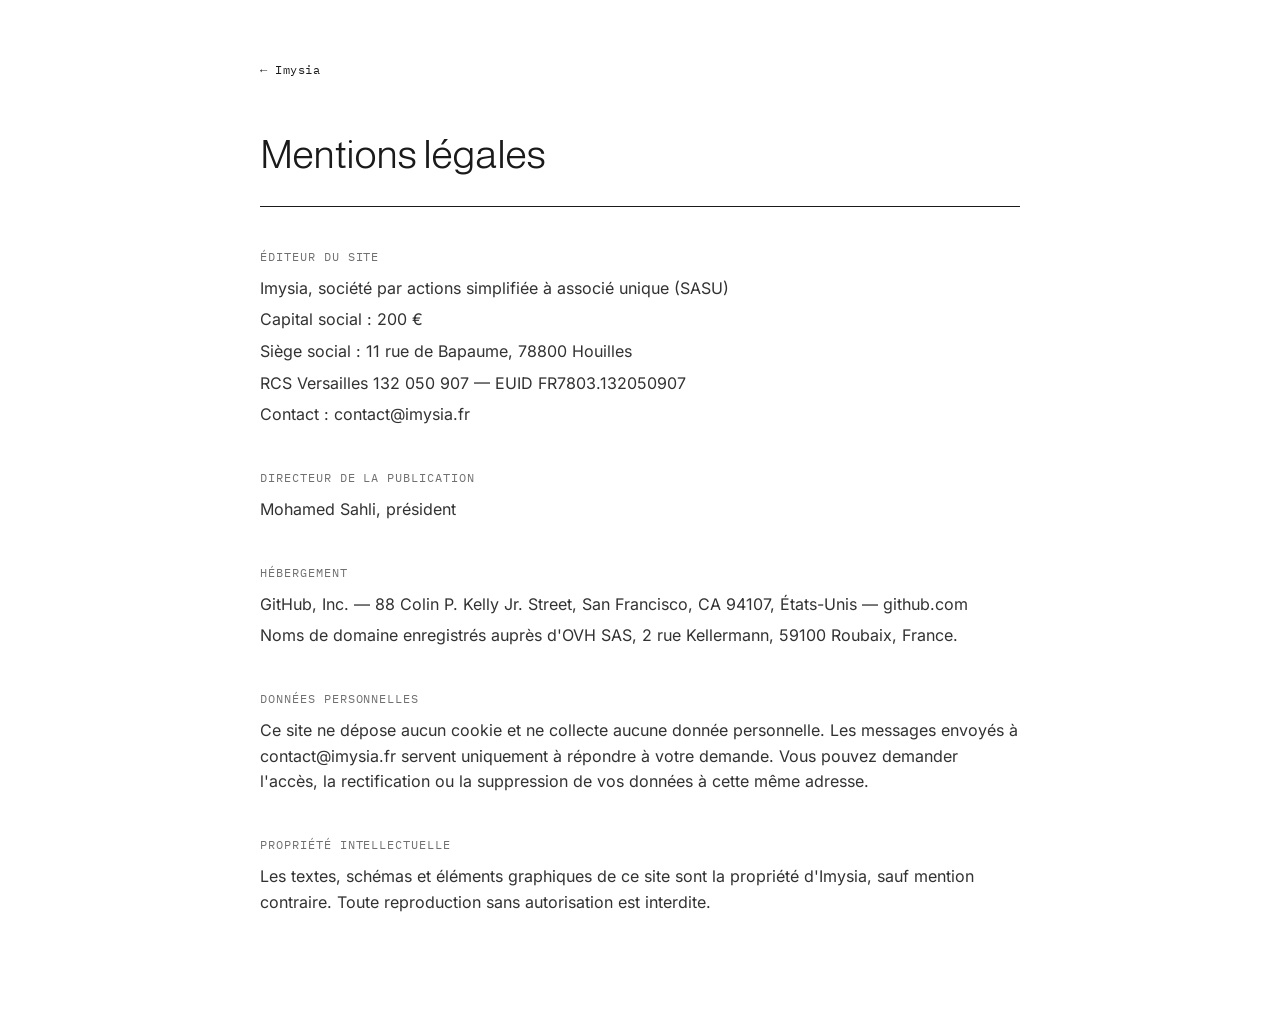
==== mentions-legales.html @ ec75be94 "Site vitrine Imysia : page d'accueil, mentions légales, polices auto-hébergées Co-Authored-By: Claud" ====
<!DOCTYPE html>
<html lang="fr">
<head>
<meta charset="utf-8">
<meta name="viewport" content="width=device-width, initial-scale=1">
<title>Mentions légales — Imysia</title>
<meta name="robots" content="noindex">
<link rel="stylesheet" href="fonts/fonts.css">
<style>
body{margin:0;font-family:Inter,system-ui,sans-serif;color:#323232;background:#fff;line-height:1.6}
.wrap{max-width:760px;margin:0 auto;padding:56px 32px 96px}
a{color:#1a1a1a}
.back{font-family:"IBM Plex Mono",monospace;font-size:12px;letter-spacing:.04em;text-decoration:none}
h1{font-family:Almarai,Inter,sans-serif;font-weight:300;font-size:40px;letter-spacing:-.02em;color:#1a1a1a;margin:40px 0 8px;padding-bottom:20px;border-bottom:1px solid #1a1a1a}
h2{font-family:"IBM Plex Mono",monospace;font-weight:400;font-size:12px;letter-spacing:.08em;text-transform:uppercase;color:#707070;margin:40px 0 10px}
p{margin:0 0 6px}
</style>
</head>
<body>
<div class="wrap">
<a class="back" href="index.html">← Imysia</a>
<h1>Mentions légales</h1>

<h2>Éditeur du site</h2>
<p>Imysia, société par actions simplifiée à associé unique (SASU)</p>
<p>Capital social : 200 €</p>
<p>Siège social : 11 rue de Bapaume, 78800 Houilles</p>
<p>RCS Versailles 132 050 907 — EUID FR7803.132050907</p>
<p>Contact : contact@imysia.fr</p>

<h2>Directeur de la publication</h2>
<p>Mohamed Sahli, président</p>

<h2>Hébergement</h2>
<p>GitHub, Inc. — 88 Colin P. Kelly Jr. Street, San Francisco, CA 94107, États-Unis — github.com</p>
<p>Noms de domaine enregistrés auprès d'OVH SAS, 2 rue Kellermann, 59100 Roubaix, France.</p>

<h2>Données personnelles</h2>
<p>Ce site ne dépose aucun cookie et ne collecte aucune donnée personnelle. Les messages envoyés à contact@imysia.fr servent uniquement à répondre à votre demande. Vous pouvez demander l'accès, la rectification ou la suppression de vos données à cette même adresse.</p>

<h2>Propriété intellectuelle</h2>
<p>Les textes, schémas et éléments graphiques de ce site sont la propriété d'Imysia, sauf mention contraire. Toute reproduction sans autorisation est interdite.</p>
</div>
</body>
</html>
---- fonts/fonts.css ----
@font-face{font-family:"Almarai";font-weight:300;font-style:normal;font-display:swap;src:url(almarai-latin-300-normal.woff2) format("woff2")}
@font-face{font-family:"Almarai";font-weight:400;font-style:normal;font-display:swap;src:url(almarai-latin-400-normal.woff2) format("woff2")}
@font-face{font-family:"Inter";font-weight:400;font-style:normal;font-display:swap;src:url(inter-latin-400-normal.woff2) format("woff2")}
@font-face{font-family:"Inter";font-weight:500;font-style:normal;font-display:swap;src:url(inter-latin-500-normal.woff2) format("woff2")}
@font-face{font-family:"IBM Plex Mono";font-weight:400;font-style:normal;font-display:swap;src:url(ibm-plex-mono-latin-400-normal.woff2) format("woff2")}
@font-face{font-family:"IBM Plex Mono";font-weight:500;font-style:normal;font-display:swap;src:url(ibm-plex-mono-latin-500-normal.woff2) format("woff2")}
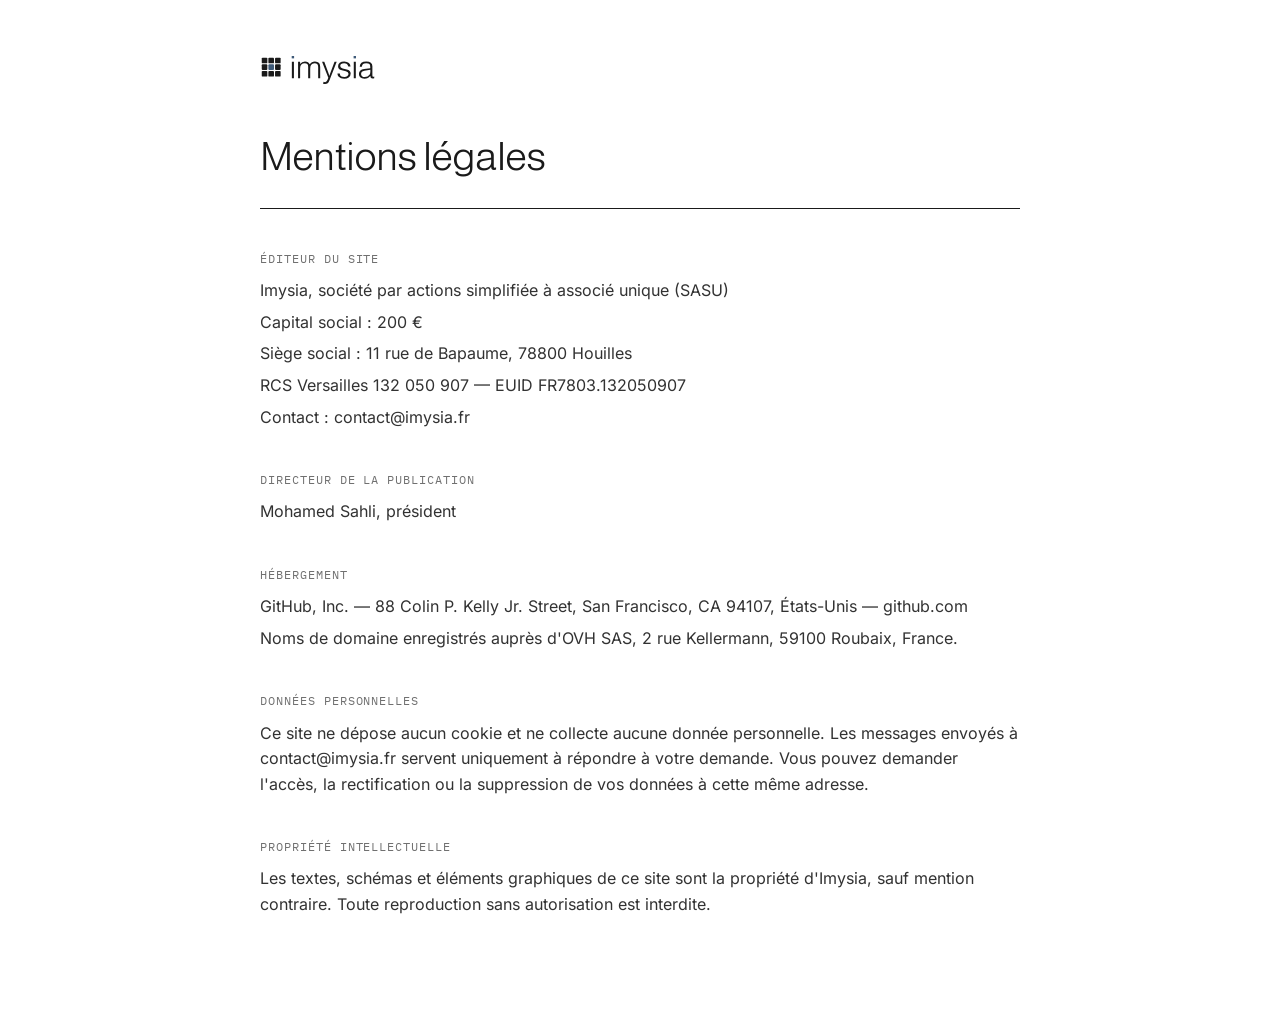
==== commit e0280d2d: "Logo Imysia : icône Module, nom aux points carrés, favicon et image de partage Co-Authored-By: Claud" ====
--- a/mentions-legales.html
+++ b/mentions-legales.html
@@ -6,6 +6,8 @@
 <title>Mentions légales — Imysia</title>
 <meta name="robots" content="noindex">
 <link rel="stylesheet" href="fonts/fonts.css">
+<link rel="icon" href="favicon.svg" type="image/svg+xml">
+<link rel="icon" href="favicon-32.png" sizes="32x32" type="image/png">
 <style>
 body{margin:0;font-family:Inter,system-ui,sans-serif;color:#323232;background:#fff;line-height:1.6}
 .wrap{max-width:760px;margin:0 auto;padding:56px 32px 96px}
@@ -18,7 +20,7 @@
 </head>
 <body>
 <div class="wrap">
-<a class="back" href="index.html">← Imysia</a>
+<a class="back" href="index.html"><img src="logo/imysia-logo.svg" alt="Imysia — retour à l'accueil" height="28" style="display:block;height:28px;width:auto"></a>
 <h1>Mentions légales</h1>
 
 <h2>Éditeur du site</h2>
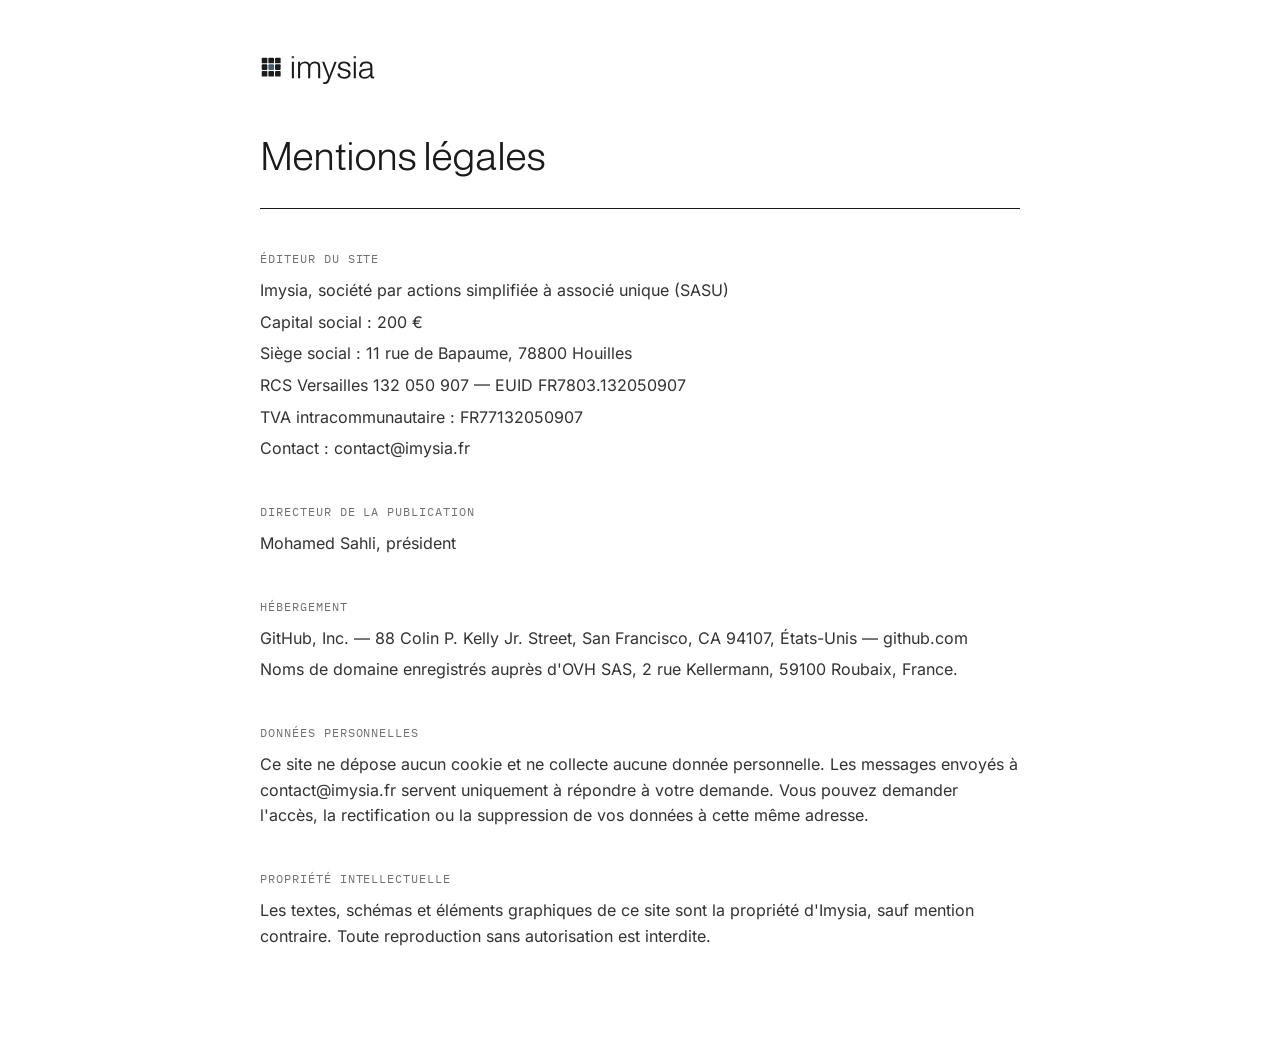
==== commit 1b5f1397: "Mentions légales : ajout du numéro de TVA intracommunautaire Co-Authored-By: Claude Opus 5.5 <norepl" ====
--- a/mentions-legales.html
+++ b/mentions-legales.html
@@ -28,6 +28,7 @@
 <p>Capital social : 200 €</p>
 <p>Siège social : 11 rue de Bapaume, 78800 Houilles</p>
 <p>RCS Versailles 132 050 907 — EUID FR7803.132050907</p>
+<p>TVA intracommunautaire : FR77132050907</p>
 <p>Contact : contact@imysia.fr</p>
 
 <h2>Directeur de la publication</h2>
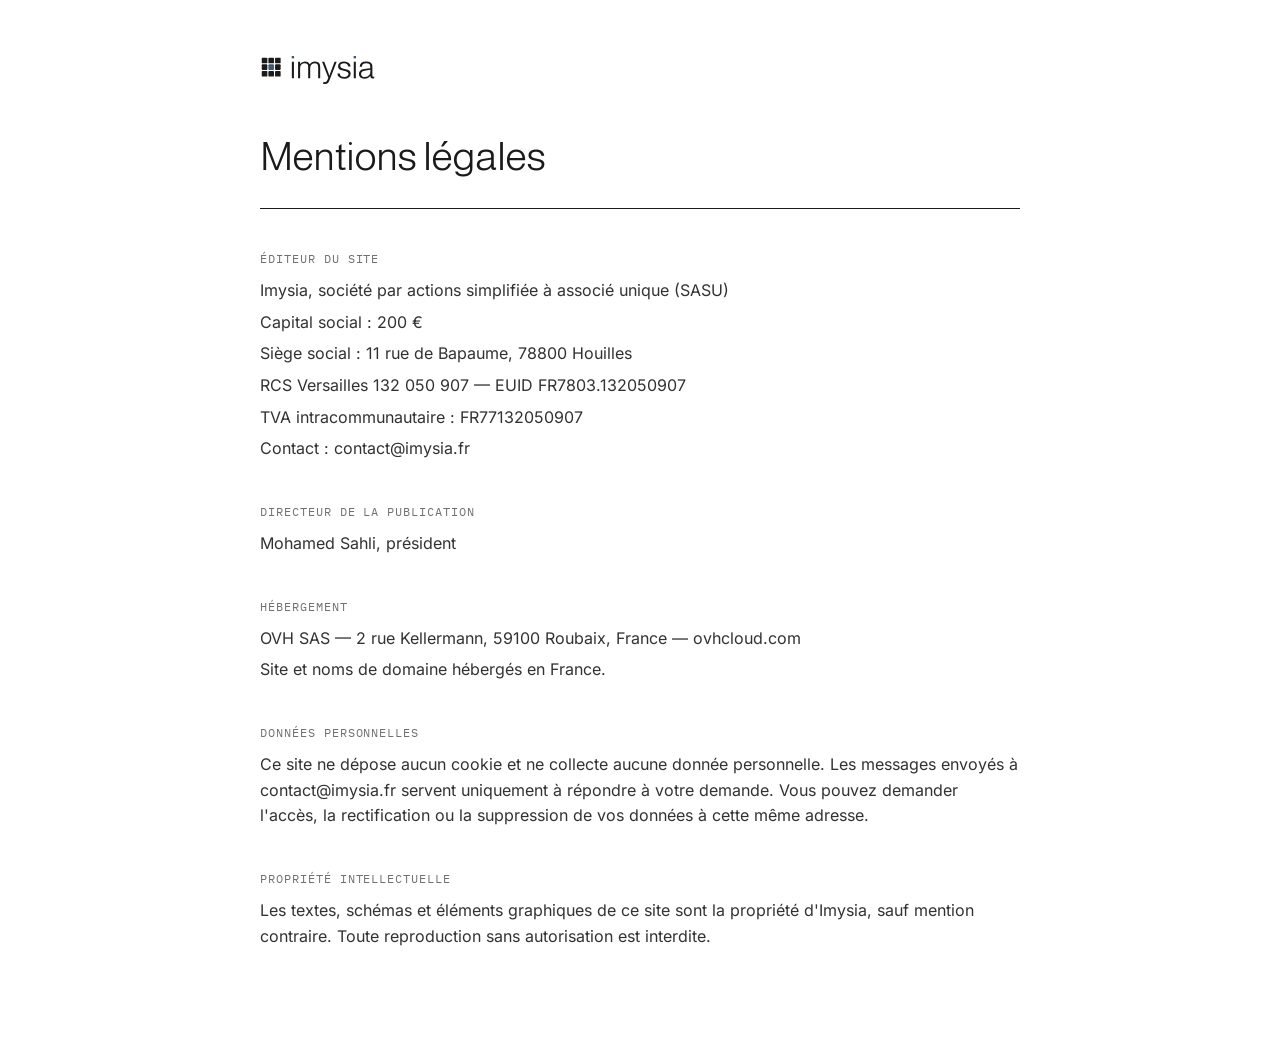
==== commit 02884eb1: "Hébergement chez OVH (France) : mentions légales et README, fin de GitHub Pages Co-Authored-By: Clau" ====
--- a/mentions-legales.html
+++ b/mentions-legales.html
@@ -35,8 +35,8 @@
 <p>Mohamed Sahli, président</p>
 
 <h2>Hébergement</h2>
-<p>GitHub, Inc. — 88 Colin P. Kelly Jr. Street, San Francisco, CA 94107, États-Unis — github.com</p>
-<p>Noms de domaine enregistrés auprès d'OVH SAS, 2 rue Kellermann, 59100 Roubaix, France.</p>
+<p>OVH SAS — 2 rue Kellermann, 59100 Roubaix, France — ovhcloud.com</p>
+<p>Site et noms de domaine hébergés en France.</p>
 
 <h2>Données personnelles</h2>
 <p>Ce site ne dépose aucun cookie et ne collecte aucune donnée personnelle. Les messages envoyés à contact@imysia.fr servent uniquement à répondre à votre demande. Vous pouvez demander l'accès, la rectification ou la suppression de vos données à cette même adresse.</p>
